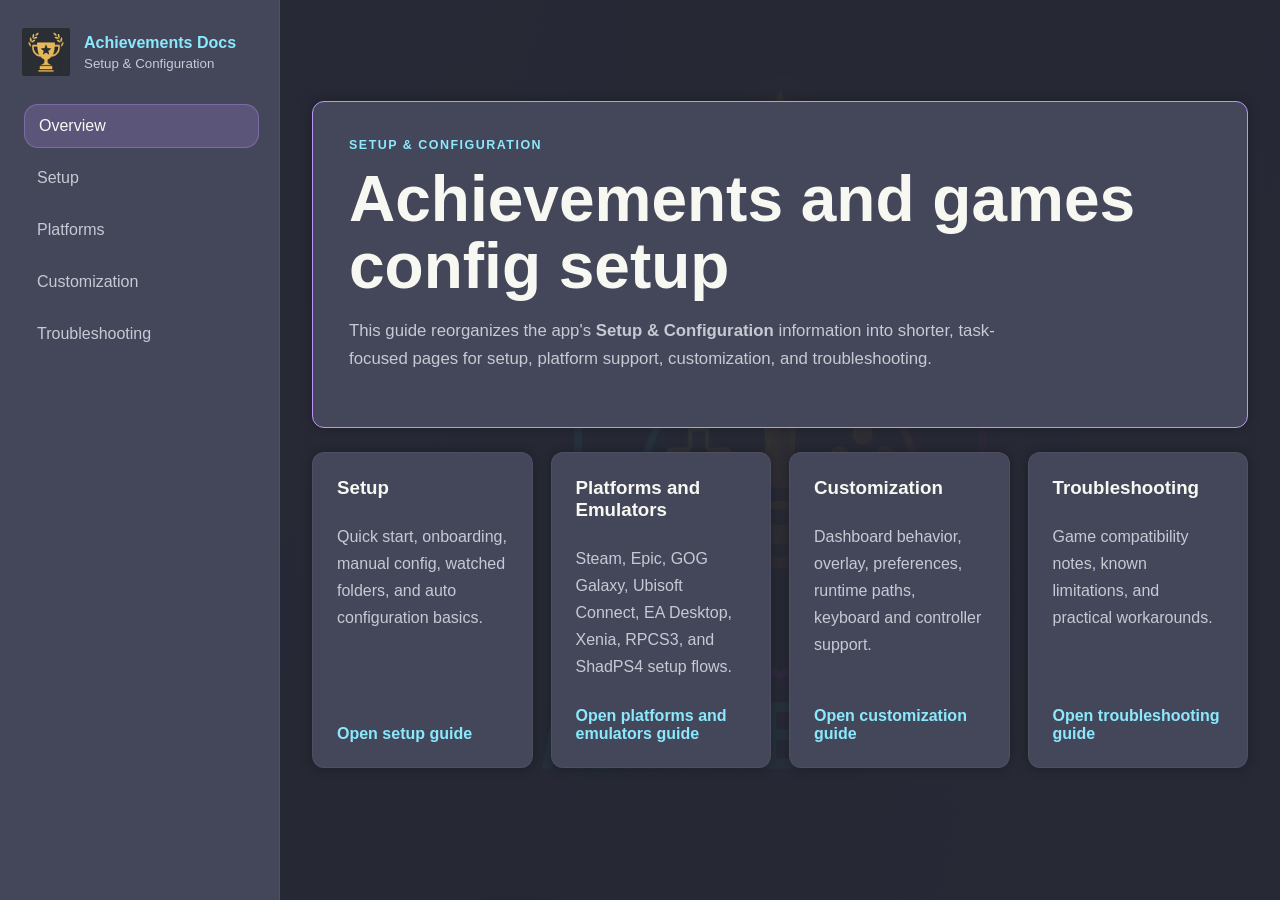
==== index.html @ 75c49471 "Initial commit" ====
<!DOCTYPE html>
<html lang="en">
  <head>
    <meta charset="UTF-8" />
    <meta name="viewport" content="width=device-width, initial-scale=1.0" />
    <title>Achievements Docs</title>
    <meta
      name="description"
      content="Setup and configuration guide for the Achievements desktop app."
    />
    <link rel="stylesheet" href="assets/style.css" />
    <script defer src="assets/app.js"></script>
  </head>
  <body data-page="home">
    <div class="site-shell">
      <aside class="sidebar">
        <a class="brand" href="index.html">
          <span class="brand-mark">A</span>
          <span>
            <strong>Achievements Docs</strong>
            <small>Setup &amp; Configuration</small>
          </span>
        </a>

        <nav class="nav" data-nav>
          <a href="index.html" data-nav-id="home">Overview</a>
          <a href="setup.html" data-nav-id="setup">Setup</a>
          <a href="platforms.html" data-nav-id="platforms">Platforms</a>
          <a href="customization.html" data-nav-id="customization"
            >Customization</a
          >
          <a href="troubleshooting.html" data-nav-id="troubleshooting"
            >Troubleshooting</a
          >
        </nav>
      </aside>

      <main class="content">
        <section class="hero">
          <p class="eyebrow">Setup &amp; Configuration</p>
          <h1>Achievements and games config setup</h1>
          <p class="hero-copy">
            This guide reorganizes the app's
            <strong>Setup &amp; Configuration</strong> information into shorter,
            task-focused pages for setup, platform support, customization, and
            troubleshooting.
          </p>
        </section>

        <section class="section">
          <div class="card-grid">
            <a class="card card-link" href="setup.html">
              <h3>Setup</h3>
              <p>
                Quick start, onboarding, manual config, watched folders, and
                auto configuration basics.
              </p>
              <span class="card-cta">Open setup guide</span>
            </a>

            <a class="card card-link" href="platforms.html">
              <h3>Platforms and Emulators</h3>
              <p>
                Steam, Epic, GOG Galaxy, Ubisoft Connect, EA Desktop, Xenia,
                RPCS3, and ShadPS4 setup flows.
              </p>
              <span class="card-cta">Open platforms and emulators guide</span>
            </a>

            <a class="card card-link" href="customization.html">
              <h3>Customization</h3>
              <p>
                Dashboard behavior, overlay, preferences, runtime paths,
                keyboard and controller support.
              </p>
              <span class="card-cta">Open customization guide</span>
            </a>

            <a class="card card-link" href="troubleshooting.html">
              <h3>Troubleshooting</h3>
              <p>
                Game compatibility notes, known limitations, and practical
                workarounds.
              </p>
              <span class="card-cta">Open troubleshooting guide</span>
            </a>
          </div>
        </section>
      </main>
    </div>
  </body>
</html>
---- assets/style.css ----
:root {
  --dracula-background: #282a36;
  --dracula-current-line: #44475a;
  --dracula-foreground: #f8f8f2;
  --dracula-comment: #6272a4;
  --dracula-cyan: #8be9fd;
  --dracula-green: #50fa7b;
  --dracula-orange: #ffb86c;
  --dracula-pink: #ff79c6;
  --dracula-purple: #bd93f9;
  --dracula-red: #ff5555;
  --dracula-yellow: #f1fa8c;
  --bg: var(--dracula-background);
  --bg-elevated: var(--dracula-current-line);
  --bg-soft: #36394b;
  --line: rgba(189, 147, 249, 0.3);
  --text: var(--dracula-foreground);
  --muted: #c7c9d3;
  --accent: var(--dracula-purple);
  --accent-strong: var(--dracula-pink);
  --accent-soft: rgba(189, 147, 249, 0.16);
  --blue-soft: rgba(139, 233, 253, 0.12);
  --shadow: 0 0 12px rgba(0, 0, 0, 0.3);
  --radius-lg: 24px;
  --radius-md: 18px;
  --radius-sm: 12px;
  --max: 1200px;
  --sidebar: 280px;
  --font:
    "Segoe UI", "Inter", "Helvetica Neue", Helvetica, Arial, sans-serif;
}

* {
  box-sizing: border-box;
}

html {
  scroll-behavior: smooth;
}

body {
  position: relative;
  margin: 0;
  font-family: var(--font);
  color: var(--text);
  background-color: var(--dracula-background);
  overflow-x: hidden;
}

body::before {
  content: "";
  position: fixed;
  top: 0;
  right: 0;
  bottom: 0;
  left: var(--sidebar);
  background:
    linear-gradient(
      115deg,
      rgba(40, 42, 54, 0.9) 18%,
      rgba(40, 42, 54, 0.7) 46%,
      rgba(40, 42, 54, 0.94) 82%
    ),
    url("../Achievements.png");
  background-repeat: no-repeat;
  background-size: cover, cover;
  background-position: center, center;
  opacity: 0.16;
  pointer-events: none;
  z-index: 0;
}

a {
  color: var(--dracula-cyan);
}

code,
pre {
  font-family: Consolas, "Cascadia Code", "Courier New", monospace;
}

.site-shell {
  position: relative;
  z-index: 1;
  display: grid;
  grid-template-columns: var(--sidebar) minmax(0, 1fr);
  min-height: 100vh;
}

.sidebar {
  position: sticky;
  top: 0;
  height: 100vh;
  padding: 28px 22px;
  border-right: 1px solid rgba(255, 255, 255, 0.06);
  background: var(--dracula-current-line);
}

.brand {
  display: flex;
  gap: 14px;
  align-items: center;
  text-decoration: none;
  margin-bottom: 28px;
}

.brand strong,
.brand small {
  display: block;
}

.brand small {
  color: var(--muted);
  margin-top: 4px;
}

.brand-mark {
  display: grid;
  place-items: center;
  width: 48px;
  height: 48px;
  border-radius: 0;
  color: transparent;
  font-size: 0;
  background-color: transparent;
  background-image: url("../icon.ico");
  background-repeat: no-repeat;
  background-position: center;
  background-size: 100% 100%;
  box-shadow: none;
  overflow: hidden;
}

.nav {
  display: grid;
  gap: 8px;
}

.nav a {
  text-decoration: none;
  color: var(--muted);
  border: 1px solid transparent;
  border-radius: 14px;
  padding: 12px 14px;
  transition:
    color 140ms ease,
    background 140ms ease,
    border-color 140ms ease,
    transform 140ms ease;
}

.nav a:hover,
.nav a.is-active {
  color: var(--text);
  background: rgba(189, 147, 249, 0.2);
  border-color: rgba(189, 147, 249, 0.34);
  transform: translateX(2px);
}

.content {
  width: min(100%, var(--max));
  padding: 40px 32px 72px;
  margin: 0 auto;
}

body[data-page="home"] .content {
  display: flex;
  flex-direction: column;
  justify-content: center;
  min-height: 100vh;
}

body[data-page="home"] .hero,
body[data-page="home"] .section {
  width: min(100%, 940px);
  margin-left: auto;
  margin-right: auto;
}

body[data-page="home"] .section {
  margin-top: 24px;
}

.hero,
.page-head {
  border: 1px solid var(--dracula-purple);
  border-radius: 12px;
  padding: 36px;
  background-color: var(--dracula-current-line);
  box-shadow: var(--shadow);
}

.hero h1,
.page-head h1 {
  font-size: clamp(2.2rem, 5vw, 4rem);
  line-height: 1.05;
  margin: 0 0 16px;
}

.hero-copy,
.page-head p {
  max-width: 70ch;
  color: var(--muted);
  font-size: 1.05rem;
  line-height: 1.7;
}

.eyebrow {
  margin: 0 0 14px;
  text-transform: uppercase;
  letter-spacing: 0.12em;
  font-size: 0.78rem;
  color: var(--dracula-cyan);
  font-weight: 700;
}

.section {
  margin-top: 28px;
}

.section-head {
  margin-bottom: 18px;
}

.section-head h2,
.panel h2,
.card h3 {
  margin: 0 0 8px;
}

.subsection-head {
  margin: 22px 0 14px;
}

.subsection-head h3 {
  margin: 0 0 6px;
  color: var(--dracula-foreground);
}

.subsection-head p {
  margin: 0;
  color: var(--muted);
  line-height: 1.7;
}

.section-head p,
.panel p,
.card p,
.panel li,
.card li {
  color: var(--muted);
  line-height: 1.7;
}

.card-grid,
.split {
  display: grid;
  gap: 18px;
}

.card-grid {
  grid-template-columns: repeat(auto-fit, minmax(220px, 1fr));
}

.split {
  grid-template-columns: repeat(auto-fit, minmax(300px, 1fr));
}

.card,
.panel {
  border: 1px solid rgba(255, 255, 255, 0.05);
  border-radius: 12px;
  padding: 24px;
  background-color: var(--dracula-current-line);
  box-shadow: var(--shadow);
}

.card a {
  display: inline-block;
  margin-top: 10px;
  color: var(--dracula-cyan);
  text-decoration: none;
  font-weight: 700;
}

.card-link {
  display: flex;
  flex-direction: column;
  min-height: 100%;
  text-decoration: none;
  color: inherit;
  transition:
    transform 160ms ease,
    border-color 160ms ease,
    box-shadow 160ms ease,
    background-color 160ms ease;
}

.card-link p {
  color: var(--muted);
}

.card-link .card-cta {
  margin-top: auto;
  padding-top: 10px;
  color: var(--dracula-cyan);
  font-weight: 700;
}

.card-link:hover {
  transform: translateY(-3px);
  border-color: rgba(139, 233, 253, 0.28);
  background-color: #4b4f66;
  box-shadow:
    0 0 0 1px rgba(139, 233, 253, 0.1),
    0 0 24px rgba(189, 147, 249, 0.26),
    0 0 42px rgba(139, 233, 253, 0.14);
}

.card-link:hover .card-cta {
  color: var(--dracula-yellow);
}

.anchor-target {
  scroll-margin-top: 28px;
}

.media-frame {
  margin-top: 18px;
  border: 1px solid rgba(139, 233, 253, 0.16);
  border-radius: 12px;
  overflow: hidden;
  background: rgba(40, 42, 54, 0.78);
  box-shadow: var(--shadow);
}

.media-link {
  display: block;
}

.media-frame img {
  display: block;
  width: 100%;
  height: auto;
}

.media-frame + .card-grid {
  margin-top: 18px;
}

.media-stack {
  display: grid;
  gap: 18px;
  margin-top: 18px;
}

.steps,
.clean-list {
  margin: 0;
  padding-left: 22px;
}

.steps li + li,
.clean-list li + li {
  margin-top: 10px;
}

.compact-columns {
  margin: 0;
  padding-left: 20px;
  columns: 2 260px;
  gap: 28px;
}

.compact-columns li {
  margin-bottom: 8px;
  color: var(--muted);
}

.mono-list li {
  font-family: Consolas, "Cascadia Code", "Courier New", monospace;
  color: #dfe7f3;
}

.note {
  margin-top: 14px;
  padding: 14px 16px;
  border-left: 3px solid var(--dracula-orange);
  border-radius: 10px;
  background: rgba(255, 184, 108, 0.1);
}

pre {
  overflow-x: auto;
  padding: 18px;
  border-radius: 8px;
  background: var(--dracula-background);
  border: 1px solid var(--dracula-comment);
  color: var(--dracula-foreground);
}

.page-head,
.section-head h2,
.panel h2,
.card h3 {
  color: var(--dracula-foreground);
}

.page-head code,
.panel code,
.card code,
.section code,
pre code {
  color: var(--dracula-cyan);
}

.nav a:focus-visible {
  outline: 2px solid var(--dracula-cyan);
  outline-offset: 2px;
}

@media (max-width: 960px) {
  body::before {
    left: 0;
    background-size: cover, cover;
    background-position: center, center;
    opacity: 0.14;
  }

  .site-shell {
    grid-template-columns: 1fr;
  }

  .sidebar {
    position: static;
    height: auto;
    border-right: 0;
    border-bottom: 1px solid rgba(255, 255, 255, 0.06);
  }

  .nav {
    display: grid;
  }

  .content {
    padding: 24px 18px 56px;
  }

  body[data-page="home"] .content {
    min-height: auto;
    justify-content: flex-start;
  }

  .hero,
  .page-head,
  .card,
  .panel {
    padding: 22px;
  }

  .compact-columns {
    columns: 1;
  }
}
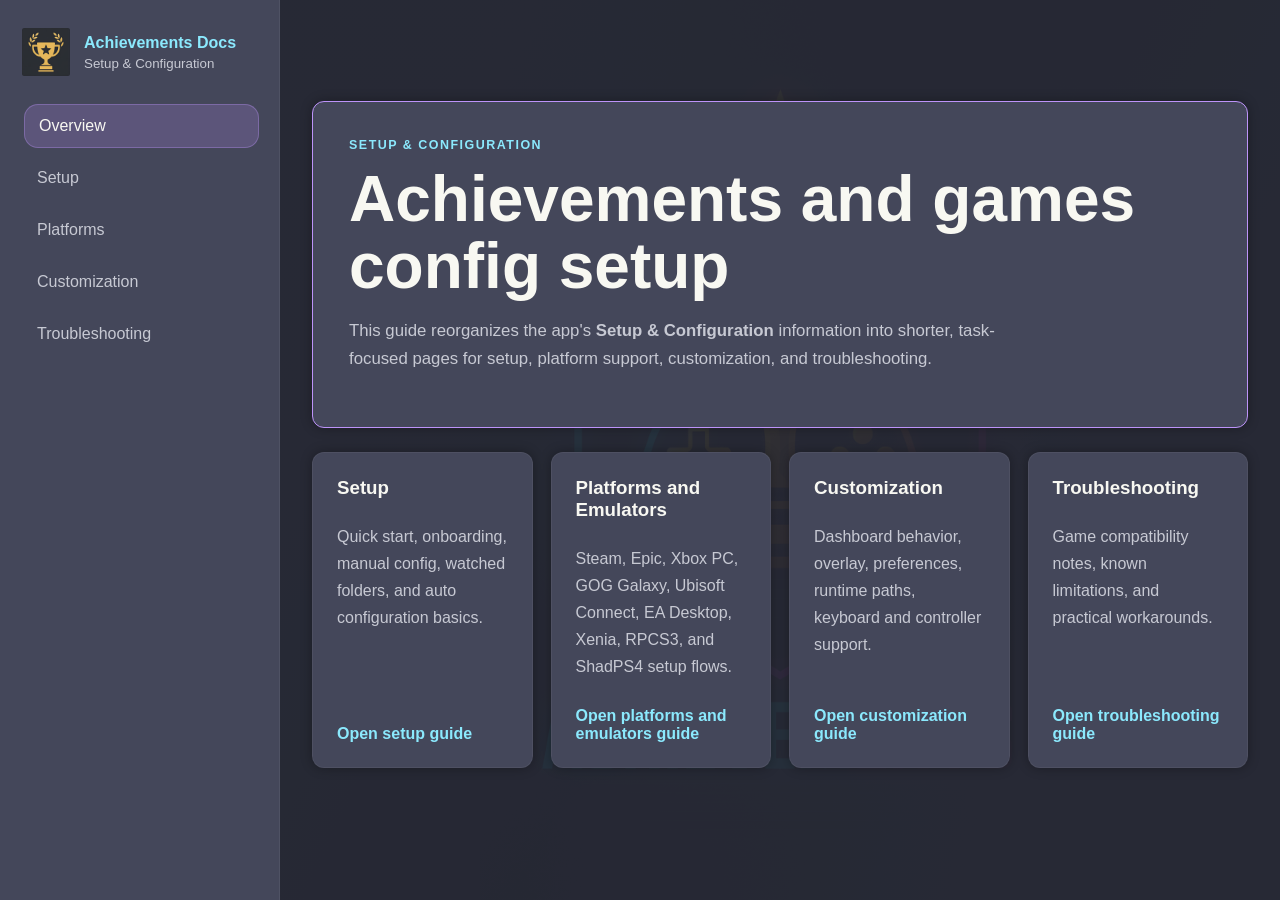
==== commit 39d4a15c: "- Add Xbox PC App Guide" ====
--- a/index.html
+++ b/index.html
@@ -61,8 +61,8 @@
             <a class="card card-link" href="platforms.html">
               <h3>Platforms and Emulators</h3>
               <p>
-                Steam, Epic, GOG Galaxy, Ubisoft Connect, EA Desktop, Xenia,
-                RPCS3, and ShadPS4 setup flows.
+                Steam, Epic, Xbox PC, GOG Galaxy, Ubisoft Connect, EA Desktop,
+                Xenia, RPCS3, and ShadPS4 setup flows.
               </p>
               <span class="card-cta">Open platforms and emulators guide</span>
             </a>
--- a/assets/style.css
+++ b/assets/style.css
@@ -26,8 +26,7 @@
   --radius-sm: 12px;
   --max: 1200px;
   --sidebar: 280px;
-  --font:
-    "Segoe UI", "Inter", "Helvetica Neue", Helvetica, Arial, sans-serif;
+  --font: "Segoe UI", "Inter", "Helvetica Neue", Helvetica, Arial, sans-serif;
 }
 
 * {
@@ -344,8 +343,9 @@
   height: auto;
 }
 
-.media-frame + .card-grid {
-  margin-top: 18px;
+.media-frame--small {
+  max-width: 500px;
+  margin: 18px auto;
 }
 
 .media-stack {
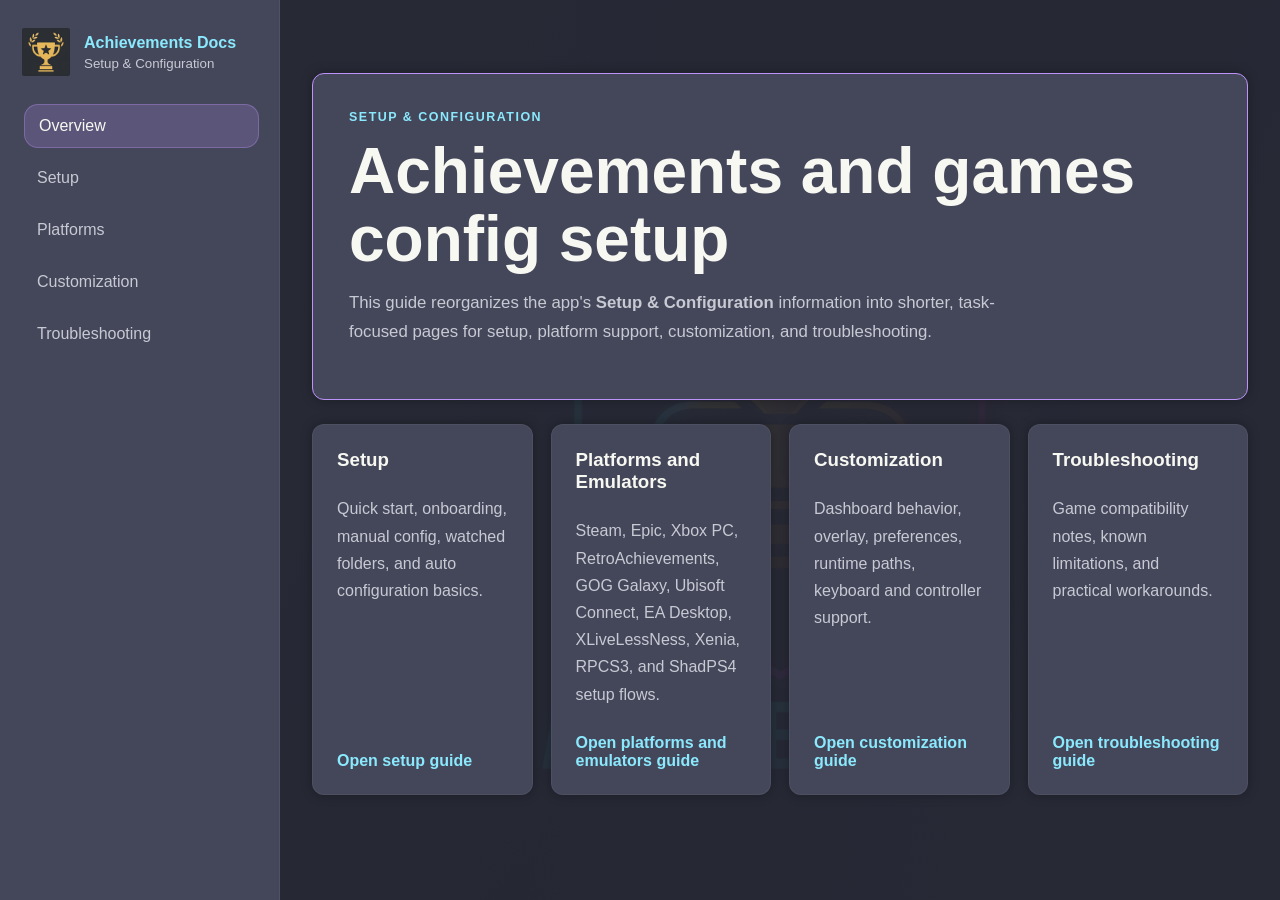
==== commit c919dccb: "- Update new platforms and steps" ====
--- a/index.html
+++ b/index.html
@@ -61,8 +61,9 @@
             <a class="card card-link" href="platforms.html">
               <h3>Platforms and Emulators</h3>
               <p>
-                Steam, Epic, Xbox PC, GOG Galaxy, Ubisoft Connect, EA Desktop,
-                Xenia, RPCS3, and ShadPS4 setup flows.
+                Steam, Epic, Xbox PC, RetroAchievements, GOG Galaxy, Ubisoft
+                Connect, EA Desktop, XLiveLessNess, Xenia, RPCS3, and ShadPS4
+                setup flows.
               </p>
               <span class="card-cta">Open platforms and emulators guide</span>
             </a>
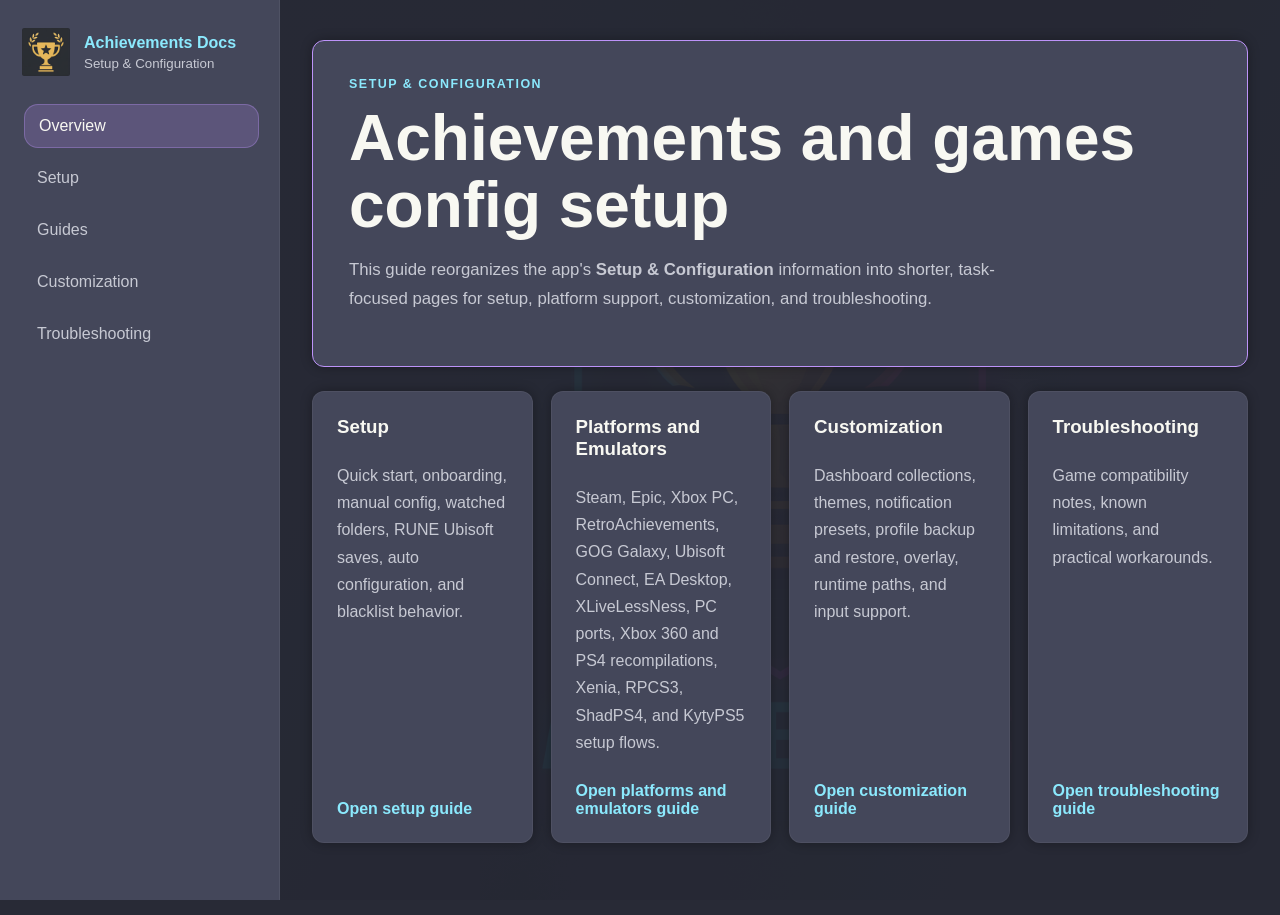
==== commit 18e7e508: "- Update new supported platforms and settings" ====
--- a/index.html
+++ b/index.html
@@ -25,7 +25,7 @@
         <nav class="nav" data-nav>
           <a href="index.html" data-nav-id="home">Overview</a>
           <a href="setup.html" data-nav-id="setup">Setup</a>
-          <a href="platforms.html" data-nav-id="platforms">Platforms</a>
+          <a href="platforms.html" data-nav-id="platforms">Guides</a>
           <a href="customization.html" data-nav-id="customization"
             >Customization</a
           >
@@ -52,8 +52,8 @@
             <a class="card card-link" href="setup.html">
               <h3>Setup</h3>
               <p>
-                Quick start, onboarding, manual config, watched folders, and
-                auto configuration basics.
+                Quick start, onboarding, manual config, watched folders, RUNE
+                Ubisoft saves, auto configuration, and blacklist behavior.
               </p>
               <span class="card-cta">Open setup guide</span>
             </a>
@@ -62,8 +62,8 @@
               <h3>Platforms and Emulators</h3>
               <p>
                 Steam, Epic, Xbox PC, RetroAchievements, GOG Galaxy, Ubisoft
-                Connect, EA Desktop, XLiveLessNess, Xenia, RPCS3, and ShadPS4
-                setup flows.
+                Connect, EA Desktop, XLiveLessNess, PC ports, Xbox 360 and PS4
+                recompilations, Xenia, RPCS3, ShadPS4, and KytyPS5 setup flows.
               </p>
               <span class="card-cta">Open platforms and emulators guide</span>
             </a>
@@ -71,8 +71,8 @@
             <a class="card card-link" href="customization.html">
               <h3>Customization</h3>
               <p>
-                Dashboard behavior, overlay, preferences, runtime paths,
-                keyboard and controller support.
+                Dashboard collections, themes, notification presets, profile
+                backup and restore, overlay, runtime paths, and input support.
               </p>
               <span class="card-cta">Open customization guide</span>
             </a>
--- a/assets/style.css
+++ b/assets/style.css
@@ -265,6 +265,17 @@
   grid-template-columns: repeat(auto-fit, minmax(300px, 1fr));
 }
 
+.section:not(.split) > .panel + .panel,
+.section:not(.split) > .panel + .card-grid,
+.section:not(.split) > .panel + .media-frame,
+.section:not(.split) > .card-grid + .panel,
+.section:not(.split) > .card-grid + .card-grid,
+.section:not(.split) > .card-grid + .media-frame,
+.section:not(.split) > .media-frame + .panel,
+.section:not(.split) > .media-frame + .card-grid {
+  margin-top: 18px;
+}
+
 .card,
 .panel {
   border: 1px solid rgba(255, 255, 255, 0.05);
@@ -399,6 +410,42 @@
   color: var(--dracula-foreground);
 }
 
+.table-wrap {
+  margin-top: 18px;
+  overflow-x: auto;
+  border: 1px solid rgba(139, 233, 253, 0.16);
+  border-radius: 10px;
+}
+
+.support-table {
+  width: 100%;
+  min-width: 720px;
+  border-collapse: collapse;
+  background: rgba(40, 42, 54, 0.58);
+}
+
+.support-table th,
+.support-table td {
+  padding: 14px 16px;
+  border-bottom: 1px solid rgba(255, 255, 255, 0.08);
+  text-align: left;
+  vertical-align: top;
+  line-height: 1.55;
+}
+
+.support-table th {
+  color: var(--dracula-foreground);
+  background: rgba(189, 147, 249, 0.14);
+}
+
+.support-table td {
+  color: var(--muted);
+}
+
+.support-table tr:last-child td {
+  border-bottom: 0;
+}
+
 .page-head,
 .section-head h2,
 .panel h2,
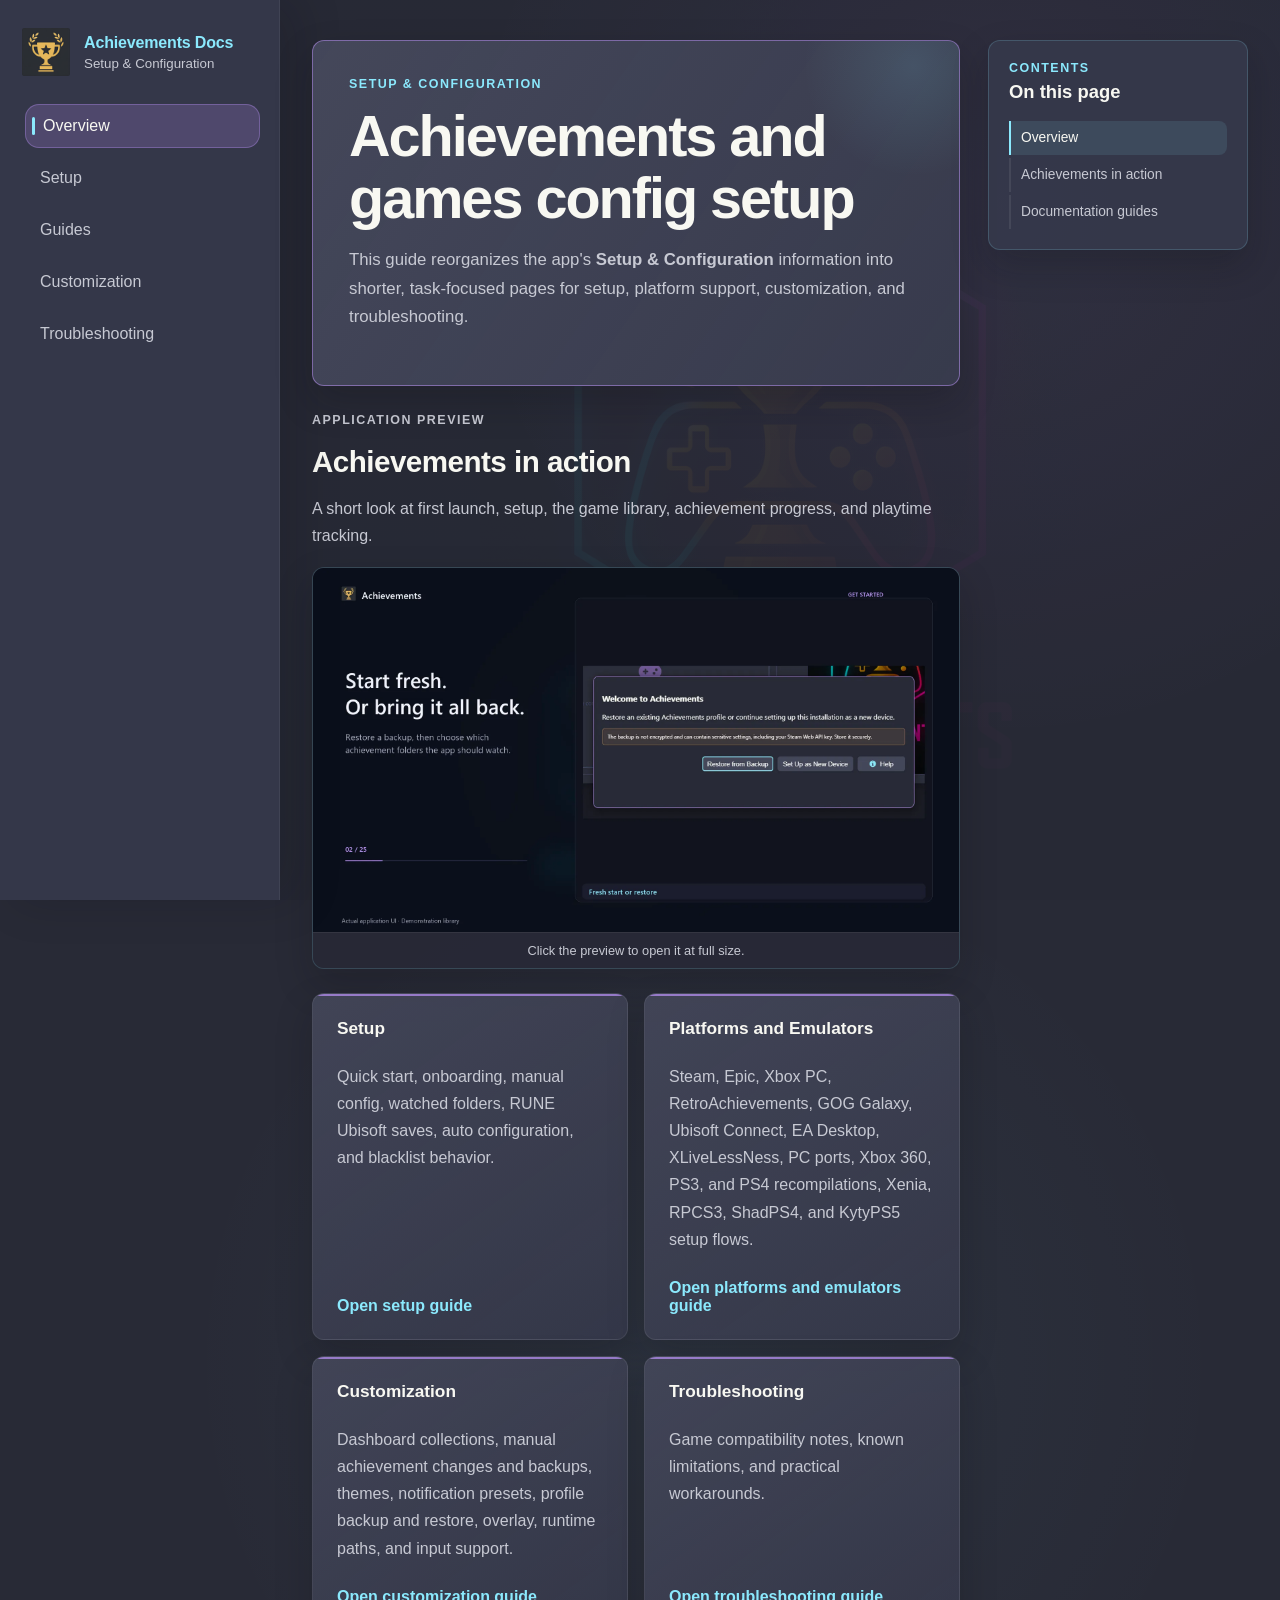
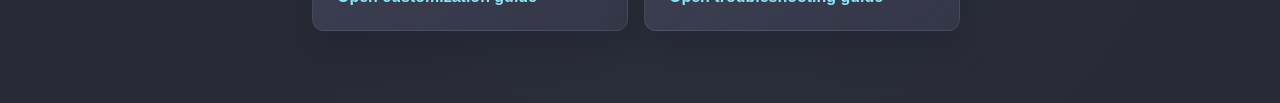
==== commit 31433265: "- Update UI" ====
--- a/index.html
+++ b/index.html
@@ -47,6 +47,37 @@
           </p>
         </section>
 
+        <section class="section home-preview" aria-labelledby="app-preview-title">
+          <div class="section-head">
+            <p class="eyebrow">Application preview</p>
+            <h2 id="app-preview-title">Achievements in action</h2>
+            <p>
+              A short look at first launch, setup, the game library, achievement
+              progress, and playtime tracking.
+            </p>
+          </div>
+          <figure class="media-frame media-frame--preview">
+            <a
+              class="media-link"
+              href="assets/media/achievements-demo.webp"
+              target="_blank"
+              rel="noopener noreferrer"
+              aria-label="Open the full Achievements application preview"
+            >
+              <img
+                src="assets/media/achievements-demo.webp"
+                alt="Animated preview of the Achievements application, from first launch and setup to the game library and achievement progress"
+                width="1760"
+                height="1640"
+                loading="lazy"
+                decoding="async"
+                fetchpriority="low"
+              />
+            </a>
+            <figcaption>Click the preview to open it at full size.</figcaption>
+          </figure>
+        </section>
+
         <section class="section">
           <div class="card-grid">
             <a class="card card-link" href="setup.html">
@@ -62,8 +93,9 @@
               <h3>Platforms and Emulators</h3>
               <p>
                 Steam, Epic, Xbox PC, RetroAchievements, GOG Galaxy, Ubisoft
-                Connect, EA Desktop, XLiveLessNess, PC ports, Xbox 360 and PS4
-                recompilations, Xenia, RPCS3, ShadPS4, and KytyPS5 setup flows.
+                Connect, EA Desktop, XLiveLessNess, PC ports, Xbox 360, PS3, and
+                PS4 recompilations, Xenia, RPCS3, ShadPS4, and KytyPS5 setup
+                flows.
               </p>
               <span class="card-cta">Open platforms and emulators guide</span>
             </a>
@@ -71,8 +103,9 @@
             <a class="card card-link" href="customization.html">
               <h3>Customization</h3>
               <p>
-                Dashboard collections, themes, notification presets, profile
-                backup and restore, overlay, runtime paths, and input support.
+                Dashboard collections, manual achievement changes and backups,
+                themes, notification presets, profile backup and restore,
+                overlay, runtime paths, and input support.
               </p>
               <span class="card-cta">Open customization guide</span>
             </a>
--- a/assets/style.css
+++ b/assets/style.css
@@ -20,7 +20,10 @@
   --accent-strong: var(--dracula-pink);
   --accent-soft: rgba(189, 147, 249, 0.16);
   --blue-soft: rgba(139, 233, 253, 0.12);
-  --shadow: 0 0 12px rgba(0, 0, 0, 0.3);
+  --surface: rgba(68, 71, 90, 0.9);
+  --surface-strong: #44475a;
+  --surface-soft: rgba(54, 57, 75, 0.82);
+  --shadow: 0 16px 36px rgba(13, 14, 20, 0.22);
   --radius-lg: 24px;
   --radius-md: 18px;
   --radius-sm: 12px;
@@ -42,7 +45,10 @@
   margin: 0;
   font-family: var(--font);
   color: var(--text);
-  background-color: var(--dracula-background);
+  background:
+    radial-gradient(circle at 78% 12%, rgba(189, 147, 249, 0.08), transparent 30%),
+    radial-gradient(circle at 55% 80%, rgba(139, 233, 253, 0.05), transparent 34%),
+    var(--dracula-background);
   overflow-x: hidden;
 }
 
@@ -92,7 +98,9 @@
   height: 100vh;
   padding: 28px 22px;
   border-right: 1px solid rgba(255, 255, 255, 0.06);
-  background: var(--dracula-current-line);
+  background: rgba(54, 57, 75, 0.92);
+  box-shadow: 16px 0 44px rgba(13, 14, 20, 0.16);
+  backdrop-filter: blur(18px);
 }
 
 .brand {
@@ -101,6 +109,10 @@
   align-items: center;
   text-decoration: none;
   margin-bottom: 28px;
+}
+
+.brand strong {
+  letter-spacing: -0.01em;
 }
 
 .brand strong,
@@ -135,12 +147,74 @@
   gap: 8px;
 }
 
+.nav-toggle {
+  display: none;
+  width: 100%;
+  min-height: 44px;
+  align-items: center;
+  justify-content: space-between;
+  margin: 0 0 14px;
+  padding: 10px 14px;
+  border: 1px solid rgba(189, 147, 249, 0.34);
+  border-radius: 12px;
+  color: var(--text);
+  background: rgba(189, 147, 249, 0.14);
+  font: inherit;
+  font-weight: 700;
+  cursor: pointer;
+}
+
+.nav-toggle-icon,
+.nav-toggle-icon::before,
+.nav-toggle-icon::after {
+  display: block;
+  width: 20px;
+  height: 2px;
+  border-radius: 999px;
+  background: currentColor;
+  transition: transform 160ms ease;
+}
+
+.nav-toggle-icon {
+  position: relative;
+}
+
+.nav-toggle-icon::before,
+.nav-toggle-icon::after {
+  content: "";
+  position: absolute;
+  left: 0;
+}
+
+.nav-toggle-icon::before {
+  top: -6px;
+}
+
+.nav-toggle-icon::after {
+  top: 6px;
+}
+
+.nav-toggle[aria-expanded="true"] .nav-toggle-icon {
+  background: transparent;
+}
+
+.nav-toggle[aria-expanded="true"] .nav-toggle-icon::before {
+  top: 0;
+  transform: rotate(45deg);
+}
+
+.nav-toggle[aria-expanded="true"] .nav-toggle-icon::after {
+  top: 0;
+  transform: rotate(-45deg);
+}
+
 .nav a {
+  position: relative;
   text-decoration: none;
   color: var(--muted);
   border: 1px solid transparent;
   border-radius: 14px;
-  padding: 12px 14px;
+  padding: 12px 14px 12px 17px;
   transition:
     color 140ms ease,
     background 140ms ease,
@@ -153,13 +227,307 @@
   color: var(--text);
   background: rgba(189, 147, 249, 0.2);
   border-color: rgba(189, 147, 249, 0.34);
-  transform: translateX(2px);
+  transform: translateX(3px);
+}
+
+.nav a::before {
+  content: "";
+  position: absolute;
+  top: 50%;
+  left: 6px;
+  width: 3px;
+  height: 0;
+  border-radius: 999px;
+  background: var(--dracula-cyan);
+  transform: translateY(-50%);
+  transition: height 140ms ease;
+}
+
+.nav a:hover::before,
+.nav a.is-active::before {
+  height: 18px;
 }
 
 .content {
   width: min(100%, var(--max));
   padding: 40px 32px 72px;
   margin: 0 auto;
+}
+
+.content.has-page-toc {
+  width: min(100%, 1480px);
+  display: grid;
+  grid-template-columns: minmax(0, 1fr) 260px;
+  gap: 28px;
+  align-items: start;
+}
+
+.content-main {
+  min-width: 0;
+}
+
+.page-toc {
+  position: sticky;
+  top: 24px;
+  max-height: calc(100vh - 48px);
+  overflow: auto;
+  padding: 20px;
+  border: 1px solid rgba(139, 233, 253, 0.18);
+  border-radius: 12px;
+  background: rgba(54, 57, 75, 0.94);
+  box-shadow: var(--shadow);
+  scrollbar-width: thin;
+  scrollbar-color: var(--dracula-comment) transparent;
+}
+
+.page-toc .eyebrow {
+  margin-bottom: 6px;
+}
+
+.page-toc h2 {
+  margin: 0 0 18px;
+  font-size: 1.15rem;
+}
+
+.guide-search {
+  width: 100%;
+  min-height: 44px;
+  padding: 10px 12px;
+  border: 1px solid rgba(189, 147, 249, 0.34);
+  border-radius: 10px;
+  color: var(--text);
+  background: var(--dracula-background);
+  font: inherit;
+}
+
+.guide-search::placeholder {
+  color: #9fa3b7;
+}
+
+.guide-search-status {
+  min-height: 18px;
+  margin: 7px 0 10px;
+  color: var(--muted);
+  font-size: 0.78rem;
+}
+
+.page-toc-links {
+  display: grid;
+  gap: 3px;
+}
+
+.page-toc-link {
+  padding: 8px 10px;
+  border-left: 2px solid rgba(255, 255, 255, 0.08);
+  border-radius: 0 8px 8px 0;
+  color: var(--muted);
+  font-size: 0.86rem;
+  line-height: 1.3;
+  text-decoration: none;
+  transition:
+    color 140ms ease,
+    border-color 140ms ease,
+    background-color 140ms ease;
+}
+
+.page-toc-link:hover,
+.page-toc-link.is-active {
+  color: var(--text);
+  border-color: var(--dracula-cyan);
+  background: rgba(139, 233, 253, 0.1);
+}
+
+.guide-toolbar {
+  display: grid;
+  grid-template-columns: minmax(220px, 1fr) minmax(220px, 320px);
+  gap: 20px 28px;
+  align-items: center;
+  margin-top: 22px;
+  padding: 20px 22px;
+  border: 1px solid rgba(139, 233, 253, 0.16);
+  border-radius: 12px;
+  background: linear-gradient(
+    115deg,
+    rgba(68, 71, 90, 0.94),
+    rgba(54, 57, 75, 0.88)
+  );
+  box-shadow: var(--shadow);
+}
+
+.guide-toolbar .eyebrow {
+  margin-bottom: 5px;
+}
+
+.guide-toolbar h2 {
+  margin: 0;
+  font-size: clamp(1.15rem, 2vw, 1.45rem);
+}
+
+.guide-toolbar-search label {
+  display: flex;
+  align-items: center;
+  justify-content: space-between;
+  gap: 12px;
+  margin-bottom: 7px;
+  color: var(--muted);
+  font-size: 0.82rem;
+  font-weight: 700;
+}
+
+.guide-toolbar-search {
+  grid-column: 2;
+  grid-row: 1 / span 2;
+  align-self: center;
+  width: 100%;
+}
+
+.guide-toolbar-search .guide-search-status {
+  min-height: 0;
+  margin: 0;
+  color: var(--dracula-cyan);
+  font-size: 0.76rem;
+  font-weight: 700;
+  white-space: nowrap;
+}
+
+.guide-search-meta {
+  display: inline-flex;
+  gap: 7px;
+  align-items: center;
+}
+
+.guide-search-meta kbd {
+  display: inline-grid;
+  place-items: center;
+  min-width: 23px;
+  height: 22px;
+  padding: 0 6px;
+  border: 1px solid rgba(255, 255, 255, 0.14);
+  border-bottom-color: rgba(255, 255, 255, 0.26);
+  border-radius: 6px;
+  color: var(--muted);
+  background: rgba(40, 42, 54, 0.7);
+  font: 700 0.72rem/1 var(--font);
+}
+
+.guide-filters {
+  grid-column: 1;
+  display: flex;
+  flex-wrap: wrap;
+  gap: 8px;
+  justify-content: flex-start;
+}
+
+.guide-filters button {
+  min-height: 40px;
+  padding: 8px 13px;
+  border: 1px solid rgba(255, 255, 255, 0.1);
+  border-radius: 999px;
+  color: var(--muted);
+  background: rgba(40, 42, 54, 0.48);
+  font: inherit;
+  font-size: 0.86rem;
+  font-weight: 700;
+  cursor: pointer;
+  transition:
+    color 140ms ease,
+    border-color 140ms ease,
+    background-color 140ms ease,
+    transform 140ms ease;
+}
+
+.guide-filters button:hover {
+  color: var(--text);
+  border-color: rgba(139, 233, 253, 0.4);
+  transform: translateY(-1px);
+}
+
+.guide-filters button[aria-pressed="true"] {
+  color: var(--dracula-background);
+  border-color: var(--dracula-cyan);
+  background: var(--dracula-cyan);
+}
+
+.guide-empty {
+  grid-column: 1;
+  display: grid;
+  grid-template-columns: auto 1fr auto;
+  gap: 8px 12px;
+  align-items: center;
+  padding: 12px 14px;
+  border: 1px dashed rgba(255, 184, 108, 0.42);
+  border-radius: 10px;
+  color: var(--muted);
+  background: rgba(255, 184, 108, 0.08);
+  font-size: 0.86rem;
+}
+
+.guide-empty[hidden] {
+  display: none;
+}
+
+.guide-empty strong {
+  color: var(--dracula-orange);
+}
+
+.guide-reset {
+  min-height: 36px;
+  padding: 7px 11px;
+  border: 1px solid rgba(255, 184, 108, 0.4);
+  border-radius: 8px;
+  color: var(--dracula-orange);
+  background: rgba(40, 42, 54, 0.5);
+  font: inherit;
+  font-weight: 700;
+  cursor: pointer;
+}
+
+.mobile-toc {
+  display: none;
+  margin-top: 18px;
+  border: 1px solid rgba(139, 233, 253, 0.18);
+  border-radius: 12px;
+  background: rgba(54, 57, 75, 0.9);
+  box-shadow: var(--shadow);
+}
+
+.mobile-toc summary {
+  display: flex;
+  align-items: center;
+  justify-content: space-between;
+  min-height: 48px;
+  padding: 11px 15px;
+  color: var(--text);
+  font-weight: 800;
+  cursor: pointer;
+  list-style: none;
+}
+
+.mobile-toc summary::-webkit-details-marker {
+  display: none;
+}
+
+.mobile-toc summary span {
+  color: var(--dracula-cyan);
+  transition: transform 160ms ease;
+}
+
+.mobile-toc[open] summary span {
+  transform: rotate(180deg);
+}
+
+.mobile-toc-links {
+  display: grid;
+  grid-template-columns: repeat(auto-fit, minmax(190px, 1fr));
+  gap: 3px;
+  max-height: min(420px, 55vh);
+  overflow: auto;
+  padding: 0 12px 12px;
+  border-top: 1px solid rgba(255, 255, 255, 0.06);
+}
+
+.mobile-toc-links .page-toc-link {
+  margin-top: 3px;
 }
 
 body[data-page="home"] .content {
@@ -169,6 +537,12 @@
   min-height: 100vh;
 }
 
+body[data-page="home"] .content.has-page-toc {
+  display: grid;
+  min-height: 100vh;
+  justify-content: normal;
+}
+
 body[data-page="home"] .hero,
 body[data-page="home"] .section {
   width: min(100%, 940px);
@@ -180,19 +554,46 @@
   margin-top: 24px;
 }
 
+body[data-page="home"] .mobile-toc {
+  width: min(100%, 940px);
+  margin-right: auto;
+  margin-left: auto;
+}
+
 .hero,
 .page-head {
-  border: 1px solid var(--dracula-purple);
+  position: relative;
+  overflow: hidden;
+  border: 1px solid rgba(189, 147, 249, 0.5);
   border-radius: 12px;
   padding: 36px;
-  background-color: var(--dracula-current-line);
+  background:
+    linear-gradient(125deg, rgba(68, 71, 90, 0.98), rgba(54, 57, 75, 0.9)),
+    var(--dracula-current-line);
   box-shadow: var(--shadow);
+}
+
+.hero::after,
+.page-head::after {
+  content: "";
+  position: absolute;
+  top: -90px;
+  right: -70px;
+  width: 230px;
+  height: 230px;
+  border-radius: 50%;
+  background: radial-gradient(circle, rgba(139, 233, 253, 0.12), transparent 68%);
+  pointer-events: none;
 }
 
 .hero h1,
 .page-head h1 {
-  font-size: clamp(2.2rem, 5vw, 4rem);
-  line-height: 1.05;
+  position: relative;
+  z-index: 1;
+  max-width: 18ch;
+  font-size: clamp(2.15rem, 4.5vw, 3.65rem);
+  line-height: 1.08;
+  letter-spacing: -0.035em;
   margin: 0 0 16px;
 }
 
@@ -214,7 +615,7 @@
 }
 
 .section {
-  margin-top: 28px;
+  margin-top: 34px;
 }
 
 .section-head {
@@ -225,6 +626,11 @@
 .panel h2,
 .card h3 {
   margin: 0 0 8px;
+}
+
+.section-head h2 {
+  font-size: clamp(1.45rem, 2.5vw, 1.85rem);
+  letter-spacing: -0.018em;
 }
 
 .subsection-head {
@@ -254,7 +660,7 @@
 .card-grid,
 .split {
   display: grid;
-  gap: 18px;
+  gap: 16px;
 }
 
 .card-grid {
@@ -278,10 +684,10 @@
 
 .card,
 .panel {
-  border: 1px solid rgba(255, 255, 255, 0.05);
+  border: 1px solid rgba(255, 255, 255, 0.075);
   border-radius: 12px;
   padding: 24px;
-  background-color: var(--dracula-current-line);
+  background: linear-gradient(145deg, var(--surface), var(--surface-soft));
   box-shadow: var(--shadow);
 }
 
@@ -294,6 +700,11 @@
 }
 
 .card-link {
+  --category-color: var(--dracula-purple);
+  --category-border: rgba(189, 147, 249, 0.46);
+  --category-soft: rgba(189, 147, 249, 0.12);
+  position: relative;
+  overflow: hidden;
   display: flex;
   flex-direction: column;
   min-height: 100%;
@@ -306,6 +717,93 @@
     background-color 160ms ease;
 }
 
+.card-link[data-category="official"] {
+  --category-color: var(--dracula-cyan);
+  --category-border: rgba(139, 233, 253, 0.46);
+  --category-soft: rgba(139, 233, 253, 0.12);
+}
+
+.card-link[data-category="helpers"] {
+  --category-color: var(--dracula-purple);
+  --category-border: rgba(189, 147, 249, 0.46);
+  --category-soft: rgba(189, 147, 249, 0.12);
+}
+
+.card-link[data-category="ports"] {
+  --category-color: var(--dracula-orange);
+  --category-border: rgba(255, 184, 108, 0.46);
+  --category-soft: rgba(255, 184, 108, 0.12);
+}
+
+.card-link[data-category="console"] {
+  --category-color: var(--dracula-green);
+  --category-border: rgba(80, 250, 123, 0.46);
+  --category-soft: rgba(80, 250, 123, 0.12);
+}
+
+.card-link::before {
+  content: "";
+  position: absolute;
+  top: 0;
+  right: 0;
+  left: 0;
+  height: 2px;
+  background: var(--category-color);
+  opacity: 0.7;
+}
+
+.guide-card-topline {
+  display: flex;
+  align-items: center;
+  justify-content: space-between;
+  gap: 12px;
+  margin-bottom: 18px;
+}
+
+.guide-card-mark {
+  display: grid;
+  place-items: center;
+  width: 38px;
+  height: 38px;
+  border: 1px solid var(--category-border);
+  border-radius: 11px;
+  color: var(--category-color);
+  background: var(--category-soft);
+}
+
+.guide-card-mark svg,
+.guide-meta svg {
+  width: 20px;
+  height: 20px;
+  fill: none;
+  stroke: currentColor;
+  stroke-width: 1.7;
+  stroke-linecap: round;
+  stroke-linejoin: round;
+}
+
+.guide-card-kind {
+  padding: 5px 8px;
+  border-radius: 999px;
+  color: var(--category-color);
+  background: var(--category-soft);
+  font-size: 0.7rem;
+  font-weight: 800;
+  letter-spacing: 0.04em;
+  text-transform: uppercase;
+}
+
+.card-link h3 {
+  font-size: 1.08rem;
+}
+
+mark {
+  padding: 0 2px;
+  border-radius: 3px;
+  color: var(--dracula-background);
+  background: var(--dracula-yellow);
+}
+
 .card-link p {
   color: var(--muted);
 }
@@ -318,8 +816,8 @@
 }
 
 .card-link:hover {
-  transform: translateY(-3px);
-  border-color: rgba(139, 233, 253, 0.28);
+  transform: translateY(-4px);
+  border-color: var(--category-border);
   background-color: #4b4f66;
   box-shadow:
     0 0 0 1px rgba(139, 233, 253, 0.1),
@@ -333,6 +831,82 @@
 
 .anchor-target {
   scroll-margin-top: 28px;
+}
+
+.anchor-target:focus:not(:focus-visible) {
+  outline: none;
+}
+
+.anchor-target:focus-visible {
+  outline: 2px solid var(--dracula-cyan);
+  outline-offset: 6px;
+}
+
+.guide-meta {
+  display: flex;
+  flex-wrap: wrap;
+  gap: 7px;
+  margin: 4px 0 16px;
+}
+
+.guide-meta span {
+  display: inline-flex;
+  gap: 6px;
+  align-items: center;
+  min-height: 28px;
+  padding: 4px 9px;
+  border: 1px solid rgba(189, 147, 249, 0.22);
+  border-radius: 999px;
+  color: var(--muted);
+  background: rgba(189, 147, 249, 0.08);
+  font-size: 0.72rem;
+  font-weight: 700;
+}
+
+.guide-meta svg {
+  width: 15px;
+  height: 15px;
+  color: var(--dracula-cyan);
+}
+
+.guide-prev-next {
+  display: grid;
+  grid-template-columns: repeat(2, minmax(0, 1fr));
+  gap: 12px;
+  margin-top: 20px;
+}
+
+.guide-nav-link {
+  display: flex;
+  flex-direction: column;
+  justify-content: center;
+  min-height: 68px;
+  padding: 11px 14px;
+  border: 1px solid rgba(255, 255, 255, 0.08);
+  border-radius: 10px;
+  color: var(--text);
+  background: rgba(68, 71, 90, 0.58);
+  text-decoration: none;
+  transition:
+    border-color 140ms ease,
+    background-color 140ms ease,
+    transform 140ms ease;
+}
+
+.guide-nav-link:hover {
+  border-color: rgba(139, 233, 253, 0.35);
+  background: rgba(139, 233, 253, 0.08);
+  transform: translateY(-2px);
+}
+
+.guide-nav-link small {
+  margin-bottom: 3px;
+  color: var(--muted);
+}
+
+.guide-nav-link--next {
+  grid-column: 2;
+  text-align: right;
 }
 
 .media-frame {
@@ -359,21 +933,81 @@
   margin: 18px auto;
 }
 
+.media-frame--preview {
+  width: 100%;
+  max-width: none;
+  margin: 0;
+}
+
+.media-frame--preview figcaption {
+  padding: 10px 14px;
+  border-top: 1px solid rgba(255, 255, 255, 0.06);
+  color: var(--muted);
+  background: rgba(40, 42, 54, 0.52);
+  font-size: 0.8rem;
+  text-align: center;
+}
+
 .media-stack {
   display: grid;
   gap: 18px;
   margin-top: 18px;
 }
 
-.steps,
 .clean-list {
   margin: 0;
   padding-left: 22px;
 }
 
-.steps li + li,
 .clean-list li + li {
   margin-top: 10px;
+}
+
+.steps {
+  margin: 0;
+  padding: 0;
+  list-style: none;
+  counter-reset: guide-step;
+}
+
+.steps > li {
+  position: relative;
+  min-height: 34px;
+  padding-left: 46px;
+  counter-increment: guide-step;
+}
+
+.steps > li + li {
+  margin-top: 16px;
+}
+
+.steps > li::before {
+  content: counter(guide-step);
+  position: absolute;
+  top: -3px;
+  left: 0;
+  z-index: 1;
+  display: grid;
+  place-items: center;
+  width: 30px;
+  height: 30px;
+  border: 1px solid rgba(139, 233, 253, 0.46);
+  border-radius: 50%;
+  color: var(--dracula-cyan);
+  background: var(--dracula-background);
+  font-size: 0.82rem;
+  font-weight: 800;
+}
+
+.steps > li:not(:last-child)::after {
+  content: "";
+  position: absolute;
+  top: 29px;
+  bottom: -18px;
+  left: 14px;
+  width: 1px;
+  background: linear-gradient(var(--dracula-cyan), var(--dracula-purple));
+  opacity: 0.42;
 }
 
 .compact-columns {
@@ -399,6 +1033,51 @@
   border-left: 3px solid var(--dracula-orange);
   border-radius: 10px;
   background: rgba(255, 184, 108, 0.1);
+}
+
+.note[data-callout="note"] {
+  border-left-color: var(--dracula-cyan);
+  background: rgba(139, 233, 253, 0.09);
+}
+
+.note[data-callout="tip"] {
+  border-left-color: var(--dracula-green);
+  background: rgba(80, 250, 123, 0.08);
+}
+
+.note[data-callout="important"] {
+  border-left-color: var(--dracula-purple);
+  background: rgba(189, 147, 249, 0.1);
+}
+
+.note[data-callout="warning"] {
+  border-left-color: var(--dracula-orange);
+  background: rgba(255, 184, 108, 0.1);
+}
+
+.callout-label {
+  display: block;
+  margin-bottom: 4px;
+  color: var(--text);
+  font-size: 0.78rem;
+  letter-spacing: 0.05em;
+  text-transform: uppercase;
+}
+
+.note[data-callout="note"] .callout-label {
+  color: var(--dracula-cyan);
+}
+
+.note[data-callout="tip"] .callout-label {
+  color: var(--dracula-green);
+}
+
+.note[data-callout="important"] .callout-label {
+  color: var(--dracula-purple);
+}
+
+.note[data-callout="warning"] .callout-label {
+  color: var(--dracula-orange);
 }
 
 pre {
@@ -410,6 +1089,68 @@
   color: var(--dracula-foreground);
 }
 
+.reading-progress {
+  position: fixed;
+  top: 0;
+  right: 0;
+  left: 0;
+  z-index: 100;
+  height: 3px;
+  pointer-events: none;
+}
+
+.reading-progress span {
+  display: block;
+  width: 100%;
+  height: 100%;
+  background: linear-gradient(
+    90deg,
+    var(--dracula-cyan),
+    var(--dracula-purple),
+    var(--dracula-pink)
+  );
+  box-shadow: 0 0 10px rgba(139, 233, 253, 0.5);
+  transform: scaleX(0);
+  transform-origin: left center;
+}
+
+.back-to-top {
+  position: fixed;
+  right: 22px;
+  bottom: 22px;
+  z-index: 20;
+  display: grid;
+  place-items: center;
+  width: 46px;
+  height: 46px;
+  border: 1px solid rgba(139, 233, 253, 0.42);
+  border-radius: 50%;
+  color: var(--dracula-cyan);
+  background: rgba(54, 57, 75, 0.96);
+  box-shadow: var(--shadow);
+  font: inherit;
+  font-size: 1.2rem;
+  cursor: pointer;
+  opacity: 0;
+  pointer-events: none;
+  transform: translateY(10px);
+  transition:
+    opacity 160ms ease,
+    transform 160ms ease,
+    background-color 160ms ease;
+}
+
+.back-to-top.is-visible {
+  opacity: 1;
+  pointer-events: auto;
+  transform: translateY(0);
+}
+
+.back-to-top:hover {
+  color: var(--dracula-background);
+  background: var(--dracula-cyan);
+}
+
 .table-wrap {
   margin-top: 18px;
   overflow-x: auto;
@@ -461,9 +1202,35 @@
   color: var(--dracula-cyan);
 }
 
-.nav a:focus-visible {
+.nav a:focus-visible,
+.nav-toggle:focus-visible,
+.guide-search:focus-visible,
+.page-toc-link:focus-visible,
+.guide-filters button:focus-visible,
+.guide-reset:focus-visible,
+.guide-nav-link:focus-visible,
+.back-to-top:focus-visible,
+.mobile-toc summary:focus-visible {
   outline: 2px solid var(--dracula-cyan);
   outline-offset: 2px;
+}
+
+@media (max-width: 1240px) {
+  .content.has-page-toc {
+    display: block;
+  }
+
+  body[data-page="home"] .content.has-page-toc {
+    display: block;
+  }
+
+  .content.has-page-toc .page-toc {
+    display: none;
+  }
+
+  .mobile-toc {
+    display: block;
+  }
 }
 
 @media (max-width: 960px) {
@@ -481,16 +1248,49 @@
   .sidebar {
     position: static;
     height: auto;
+    padding: 18px;
     border-right: 0;
     border-bottom: 1px solid rgba(255, 255, 255, 0.06);
   }
 
-  .nav {
-    display: grid;
+  .brand {
+    margin-bottom: 14px;
+  }
+
+  .has-mobile-nav .nav-toggle {
+    display: flex;
+  }
+
+  .has-mobile-nav .nav:not(.is-open) {
+    display: none;
   }
 
   .content {
     padding: 24px 18px 56px;
+  }
+
+  .guide-toolbar {
+    grid-template-columns: 1fr;
+    align-items: start;
+  }
+
+  .guide-toolbar-search,
+  .guide-filters {
+    grid-column: 1;
+    width: 100%;
+    justify-content: flex-start;
+  }
+
+  .guide-toolbar-search {
+    grid-row: auto;
+  }
+
+  .guide-empty {
+    grid-template-columns: 1fr;
+  }
+
+  .guide-empty .guide-reset {
+    justify-self: start;
   }
 
   body[data-page="home"] .content {
@@ -509,3 +1309,35 @@
     columns: 1;
   }
 }
+
+@media (max-width: 620px) {
+  .mobile-toc-links,
+  .guide-prev-next {
+    grid-template-columns: 1fr;
+  }
+
+  .guide-nav-link--next {
+    grid-column: 1;
+    text-align: left;
+  }
+
+  .back-to-top {
+    right: 14px;
+    bottom: 14px;
+  }
+}
+
+@media (prefers-reduced-motion: reduce) {
+  html {
+    scroll-behavior: auto;
+  }
+
+  *,
+  *::before,
+  *::after {
+    scroll-behavior: auto !important;
+    transition-duration: 0.01ms !important;
+    animation-duration: 0.01ms !important;
+    animation-iteration-count: 1 !important;
+  }
+}
